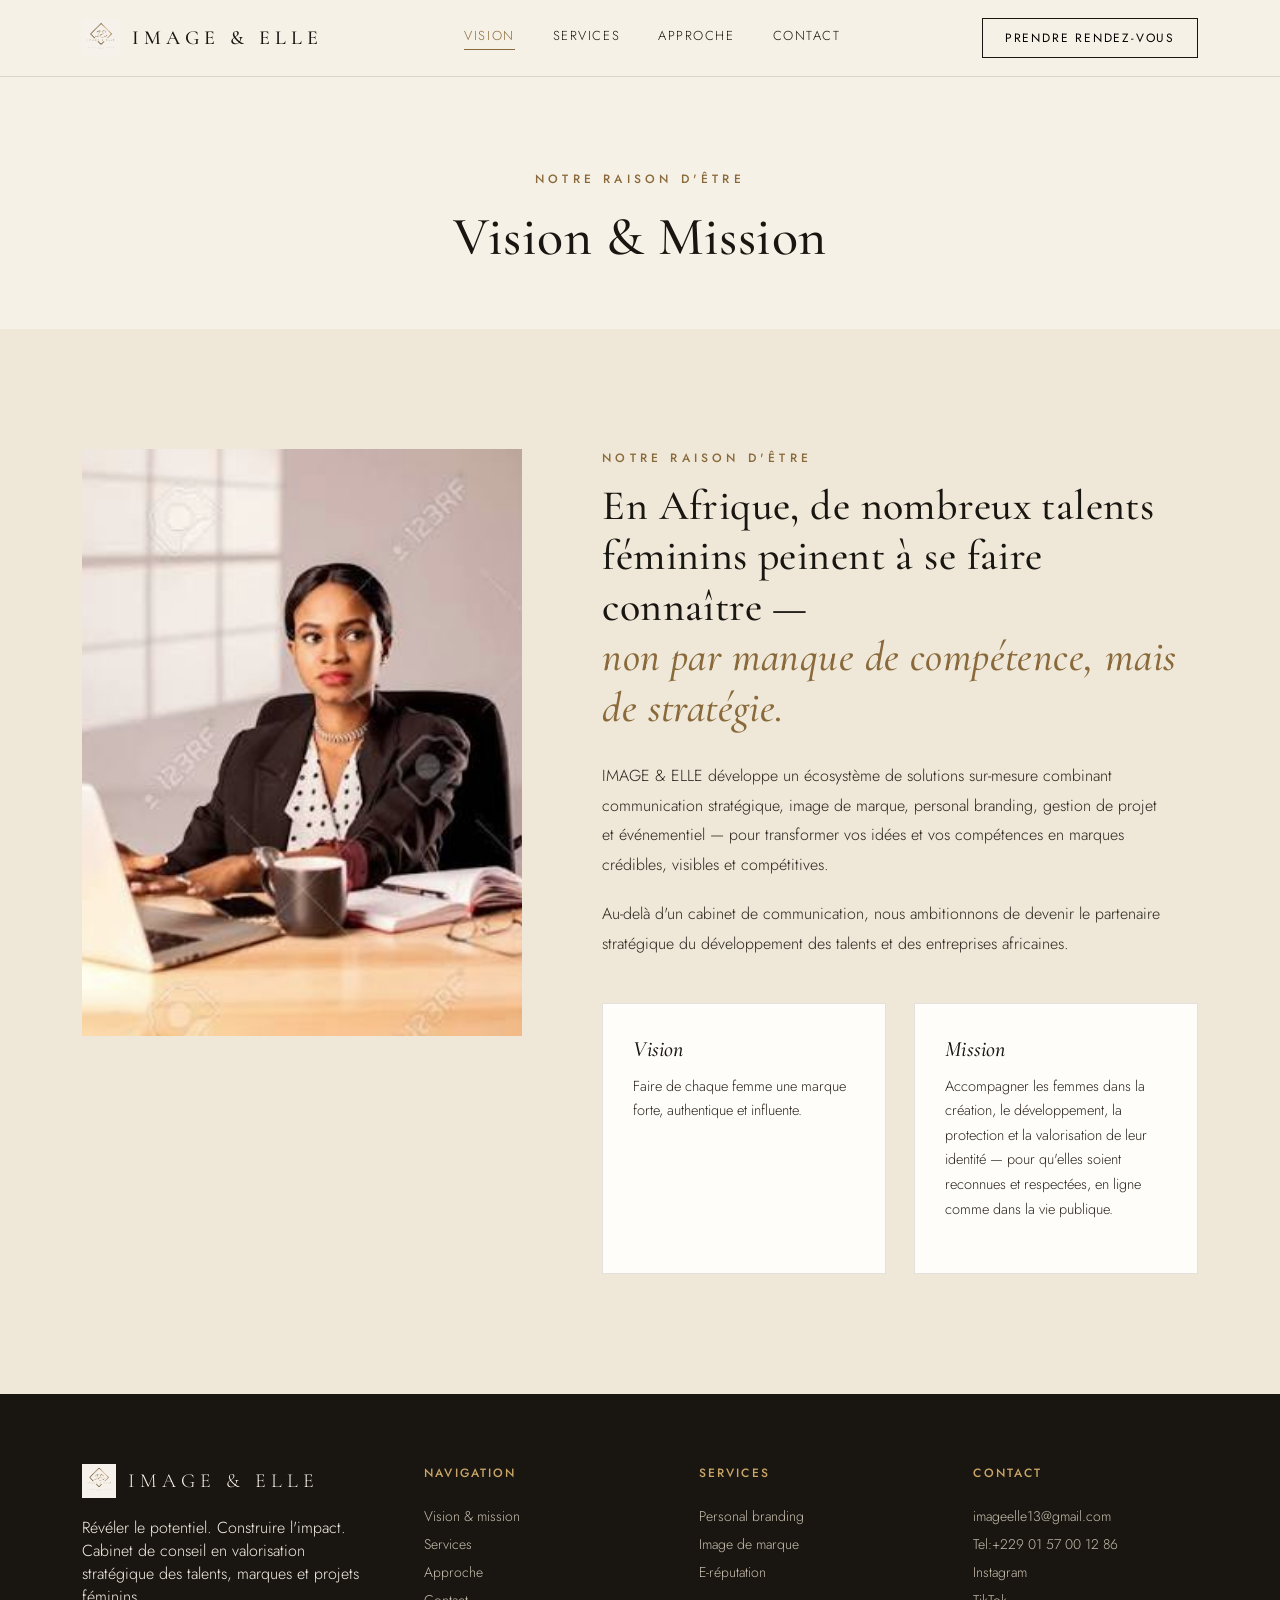
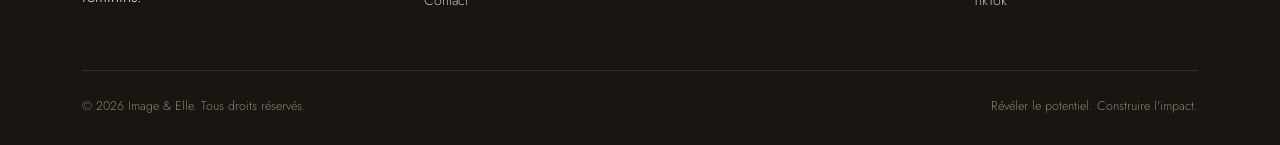
==== vision.html @ 4957b9ef "Add files via upload" ====
<!DOCTYPE html>
<html lang="fr">
<head>
<meta charset="UTF-8">
<meta name="viewport" content="width=device-width, initial-scale=1.0">
<title>IMAGE &amp; ELLE</title>
<link rel="preconnect" href="https://fonts.googleapis.com">
<link href="https://fonts.googleapis.com/css2?family=Cormorant+Garamond:ital,wght@0,300;0,400;0,500;0,600;1,400&family=Jost:wght@300;400;500;600&display=swap" rel="stylesheet">
<style>
  :root{
    --cream:#F6F1E7;
    --cream-2:#EFE8D9;
    --ink:#191510;
    --ink-soft:#2b241c;
    --gold-1:#C9A667;
    --gold-2:#8A6A3B;
    --gold-soft:#B99A63;
    --taupe:#8b7c66;
    --white:#FFFDF9;
    --line: rgba(25,21,16,0.12);
  }
  *{margin:0;padding:0;box-sizing:border-box;}
  html{scroll-behavior:smooth;}
  body{
    background:var(--cream);
    color:var(--ink);
    font-family:'Jost', sans-serif;
    font-weight:300;
    overflow-x:hidden;
  }
  h1,h2,h3,.serif{
    font-family:'Cormorant Garamond', serif;
    font-weight:500;
    letter-spacing:0.01em;
  }
  .eyebrow{
    font-family:'Jost',sans-serif;
    font-size:12px;
    letter-spacing:0.35em;
    text-transform:uppercase;
    color:var(--gold-2);
    font-weight:500;
  }
  a{color:inherit;text-decoration:none;}
  img{max-width:100%;display:block;}
  .wrap{max-width:1180px;margin:0 auto;padding:0 32px;}

  /* Diamond motif — the signature element echoing the IE monogram frame */
  .diamond{
    width:14px;height:14px;
    background:linear-gradient(135deg,var(--gold-1),var(--gold-2));
    transform:rotate(45deg);
    flex-shrink:0;
  }
  .diamond-outline{
    width:20px;height:20px;
    border:1.4px solid var(--gold-2);
    transform:rotate(45deg);
    flex-shrink:0;
  }

  /* NAV */
  header{
    position:fixed; top:0; left:0; right:0; z-index:100;
    background:rgba(246,241,231,0.85);
    backdrop-filter:blur(10px);
    border-bottom:1px solid var(--line);
  }
  nav{
    display:flex; align-items:center; justify-content:space-between;
    padding:18px 32px; max-width:1180px; margin:0 auto;
  }
  .brand{
    display:flex; align-items:center; gap:12px;
    font-family:'Cormorant Garamond',serif;
    font-size:20px; letter-spacing:0.25em; font-weight:500;
  }
  .brand img{height:38px;width:auto;}
  .nav-links{display:flex; gap:38px; font-size:13px; letter-spacing:0.12em; text-transform:uppercase;}
  .nav-links a{position:relative; padding-bottom:4px; transition:color .3s;}
  .nav-links a:hover{color:var(--gold-2);}
  .nav-cta{
    border:1px solid var(--ink); padding:10px 22px; font-size:12px;
    letter-spacing:0.15em; text-transform:uppercase; transition:all .35s;
  }
  .nav-cta:hover{background:var(--ink); color:var(--cream);}
  .menu-toggle{display:none; flex-direction:column; gap:5px; cursor:pointer; background:none; border:none;}
  .menu-toggle span{width:22px;height:1.5px;background:var(--ink);}

  /* HERO */
  .hero{
    min-height:100svh;
    display:flex; align-items:center; position:relative;
    padding:140px 0 80px;
    overflow:hidden;
  }
  .hero-diamond-bg{
    position:absolute; right:-160px; top:50%; transform:translateY(-50%) rotate(45deg);
    width:560px; height:560px;
    border:1.4px solid rgba(138,106,59,0.28);
    z-index:0;
  }
  .hero-diamond-bg::before{
    content:''; position:absolute; inset:40px;
    border:1.4px solid rgba(138,106,59,0.18);
  }
  .hero-inner{
    position:relative; z-index:2;
    display:grid; grid-template-columns:1.1fr 0.9fr; gap:60px; align-items:center;
  }
  .hero-eyebrow{display:flex; align-items:center; gap:14px; margin-bottom:26px;}
  .hero-eyebrow .rule{width:40px; height:1px; background:var(--gold-2);}
  .hero h1{
    font-size:clamp(40px, 5.4vw, 74px);
    line-height:1.08;
    font-weight:500;
    max-width:640px;
  }
  .hero h1 em{
    font-style:italic;
    background:linear-gradient(100deg,var(--gold-1),var(--gold-2));
    -webkit-background-clip:text; background-clip:text; color:transparent;
  }
  .hero p{
    margin-top:28px; font-size:17px; line-height:1.75; color:var(--ink-soft);
    max-width:480px; font-weight:300;
  }
  .hero-actions{display:flex; align-items:center; gap:28px; margin-top:42px;}
  .btn-primary{
    background:var(--ink); color:var(--cream);
    padding:16px 34px; font-size:12px; letter-spacing:0.18em; text-transform:uppercase;
    display:inline-flex; align-items:center; gap:10px;
    transition:all .4s ease;
  }
  .btn-primary:hover{background:var(--gold-2); color:var(--white); letter-spacing:0.24em;}
  .btn-ghost{
    font-size:12px; letter-spacing:0.15em; text-transform:uppercase;
    border-bottom:1px solid var(--ink); padding-bottom:4px; transition:.3s;
  }
  .btn-ghost:hover{border-color:var(--gold-2); color:var(--gold-2);}
  .hero-frame{
    position:relative;
  }
  .hero-frame .diamond-frame{
    position:absolute; inset:-18px;
    border:1.4px solid var(--gold-2);
    z-index:0;
  }
  .hero-frame img{
    position:relative; z-index:1;
    filter:grayscale(15%) contrast(1.02);
    aspect-ratio:4/5; object-fit:cover;
  }
  .hero-frame-tag{
    position:absolute; bottom:-22px; left:-22px; z-index:2;
    background:var(--white); padding:16px 22px;
    border:1px solid var(--line);
    font-family:'Cormorant Garamond',serif; font-size:15px; font-style:italic;
    display:flex; align-items:center; gap:10px;
  }

  section{padding:120px 0; position:relative;}
  .divider-row{display:flex; align-items:center; gap:16px; margin-bottom:22px;}
  .divider-line{flex:1; height:1px; background:var(--line);}

  /* ABOUT */
  .about{background:var(--cream-2);}
  .about-inner{display:grid; grid-template-columns:0.85fr 1.15fr; gap:80px; align-items:flex-start;}
  .about-img{position:relative;}
  .about-img img{aspect-ratio:3/4; object-fit:cover; filter:grayscale(10%);}
  .about-img::after{
    content:''; position:absolute; top:-24px; right:-24px;
    width:120px;height:120px; border:1.4px solid var(--gold-2);
    transform:rotate(45deg); z-index:-1;
  }
  .about-text h2{font-size:clamp(30px,3.4vw,42px); line-height:1.2; margin-bottom:28px;}
  .about-text p{font-size:16px; line-height:1.85; color:var(--ink-soft); margin-bottom:20px; max-width:560px;}
  .vm-grid{display:grid; grid-template-columns:1fr 1fr; gap:28px; margin-top:44px;}
  .vm-card{
    background:var(--white); padding:32px 30px; border:1px solid var(--line);
  }
  .vm-card .diamond{margin-bottom:16px;}
  .vm-card h3{font-size:22px; margin-bottom:12px; font-style:italic;}
  .vm-card p{font-size:14.5px; line-height:1.7; color:var(--ink-soft); font-weight:300;}

  /* SERVICES */
  .services-head{text-align:center; max-width:640px; margin:0 auto 70px;}
  .services-head h2{font-size:clamp(32px,3.6vw,46px); margin-top:18px;}
  .services-head p{margin-top:20px; color:var(--ink-soft); font-size:16px; line-height:1.8;}
  .services-grid{
    display:grid; grid-template-columns:repeat(4,1fr); gap:1px;
    background:var(--line); border:1px solid var(--line);
  }
  .service-card{
    background:var(--cream); padding:40px 30px; min-height:230px;
    display:flex; flex-direction:column; justify-content:space-between;
    transition:background .4s ease;
  }
  .service-card:hover{background:var(--white);}
  .service-card .diamond-outline{margin-bottom:20px;}
  .service-card h3{
    font-family:'Jost',sans-serif; font-weight:500; font-size:15.5px;
    letter-spacing:0.02em; line-height:1.4; text-transform:uppercase; margin-bottom:10px;
  }
  .service-card p{font-size:13.5px; color:var(--taupe); line-height:1.6;}

  /* APPROACH / dark */
  .approach{
    background:var(--ink); color:var(--cream);
  }
  .approach .wrap{
    display:grid; grid-template-columns:1fr 1fr; gap:80px; align-items:center;
  }
  .approach-img{position:relative;}
  .approach-img img{aspect-ratio:4/5; object-fit:cover; filter:grayscale(30%) brightness(0.95);}
  .approach-img .diamond-frame{
    position:absolute; inset:-18px; border:1.4px solid var(--gold-1); z-index:-1;
  }
  .approach-text .eyebrow{color:var(--gold-1);}
  .approach-text h2{
    font-size:clamp(30px,3.4vw,44px); line-height:1.2; margin:18px 0 30px; color:var(--cream);
  }
  .approach-text h2 em{
    font-style:italic; color:var(--gold-1);
  }
  .approach-list{margin-top:36px; display:flex; flex-direction:column; gap:22px;}
  .approach-item{display:flex; gap:18px; align-items:flex-start;}
  .approach-item .diamond{margin-top:6px;}
  .approach-item h4{font-family:'Jost'; font-weight:500; font-size:15px; letter-spacing:0.03em; margin-bottom:6px; text-transform:uppercase;}
  .approach-item p{font-size:14px; color:#c9c0b0; line-height:1.7; font-weight:300;}

  /* AUDIENCE */
  .audience{text-align:center;}
  .audience-head{max-width:600px; margin:0 auto 56px;}
  .audience-head h2{font-size:clamp(30px,3.4vw,44px); margin-top:18px;}
  .audience-tags{
    display:flex; flex-wrap:wrap; justify-content:center; gap:16px; max-width:820px; margin:0 auto;
  }
  .audience-tag{
    border:1px solid var(--line); padding:16px 30px;
    font-family:'Cormorant Garamond',serif; font-size:19px; font-style:italic;
    display:flex; align-items:center; gap:12px; background:var(--white);
  }

  /* CTA */
  .cta{
    background:linear-gradient(135deg, var(--gold-1), var(--gold-2));
    color:var(--white); text-align:center; padding:110px 0;
  }
  .cta .diamond-outline{border-color:rgba(255,255,255,0.6); margin:0 auto 30px;}
  .cta h2{font-size:clamp(32px,4.2vw,54px); color:var(--white); line-height:1.15; max-width:760px; margin:0 auto;}
  .cta p{margin-top:22px; font-size:16px; opacity:0.92; max-width:520px; margin-left:auto; margin-right:auto;}
  .cta-actions{margin-top:42px; display:flex; justify-content:center; gap:24px; flex-wrap:wrap;}
  .cta .btn-primary{background:var(--ink); color:var(--cream);}
  .cta .btn-primary:hover{background:var(--white); color:var(--ink);}
  .cta .btn-ghost{border-color:rgba(255,255,255,0.7); color:var(--white);}

  /* FOOTER */
  footer{background:var(--ink); color:var(--cream); padding:70px 0 30px;}
  .footer-top{
    display:grid; grid-template-columns:1.3fr 1fr 1fr 1fr; gap:50px;
    padding-bottom:56px; border-bottom:1px solid rgba(246,241,231,0.12);
  }
  .footer-brand{display:flex; align-items:center; gap:12px; font-family:'Cormorant Garamond',serif; font-size:20px; letter-spacing:0.25em; margin-bottom:18px;}
  .footer-brand img{height:34px;}
  .footer-col h4{font-size:12px; letter-spacing:0.18em; text-transform:uppercase; color:var(--gold-1); margin-bottom:20px; font-weight:500;}
  .footer-col p, .footer-col a{font-size:14px; color:#c9c0b0; line-height:2; font-weight:300; display:block;}
  .footer-col a:hover{color:var(--gold-1);}
  .footer-bottom{
    display:flex; justify-content:space-between; align-items:center; padding-top:26px;
    font-size:12.5px; color:#8a8172; flex-wrap:wrap; gap:12px;
  }

  /* RESPONSIVE */
  @media (max-width: 900px){
    .nav-links{
      display:flex;
      gap:18px;
      overflow-x:auto;
      font-size:11px;
    }
    .menu-toggle{display:none;}
    .hero-inner{grid-template-columns:1fr;}
    .hero-frame{order:-1; max-width:340px; margin:0 auto 20px;}
    .about-inner{grid-template-columns:1fr; gap:50px;}
    .vm-grid{grid-template-columns:1fr;}
    .services-grid{grid-template-columns:repeat(2,1fr);}
    .approach .wrap{grid-template-columns:1fr; gap:50px;}
    .approach-img{max-width:320px; margin:0 auto;}
    .footer-top{grid-template-columns:1fr 1fr; gap:36px;}
  }
  @media (max-width: 560px){
    .services-grid{grid-template-columns:1fr;}
    .hero-diamond-bg{display:none;}
    .footer-top{grid-template-columns:1fr;}
    .hero{padding-top:120px;}
    section{padding:80px 0;}
    .nav-links{ font-size:10.5px; gap:14px; }
    nav{ padding:14px 20px; }
  }

  @media (prefers-reduced-motion: reduce){
    html{scroll-behavior:auto;}
    *{transition:none !important;}
  }

  :focus-visible{outline:2px solid var(--gold-2); outline-offset:3px;}

.active-link{ color:var(--gold-2); border-bottom:1px solid var(--gold-2); padding-bottom:4px; }
.page-header{ padding:170px 0 60px; text-align:center; }
.page-header .eyebrow{ display:block; margin-bottom:16px; }
.page-header h1{ font-size:clamp(34px,4.4vw,54px); }
</style>
<link rel="icon" type="image/png" href="[data-uri]">
<link rel="stylesheet" href="booking.css">
</head>
<body>

<header>
  <nav>
    <a href="index.html" class="brand"><img src="[data-uri]" alt="Image & Elle"> IMAGE&nbsp;&amp;&nbsp;ELLE</a>
    <div class="nav-links">
      <a href="vision.html" class="active-link">Vision</a>
      <a href="services.html">Services</a>
      <a href="approche.html">Approche</a>
      <a href="contact.html">Contact</a>
    </div>
    <button type="button" class="nav-cta" onclick="openBookingModal()">Prendre rendez-vous</button>
  </nav>
</header>

<section class="page-header">
  <div class="wrap">
    <span class="eyebrow">Notre raison d'être</span>
    <h1>Vision &amp; Mission</h1>
  </div>
</section>
<section class="about" id="about">
  <div class="wrap about-inner">
    <div class="about-img">
      <img src="[data-uri]" alt="Femme entrepreneure au travail">
    </div>
    <div class="about-text">
      <div class="eyebrow">Notre raison d'être</div>
      <h2 style="margin-top:14px;">En Afrique, de nombreux talents féminins peinent à se faire connaître —<br><em style="font-style:italic;color:var(--gold-2);">non par manque de compétence, mais de stratégie.</em></h2>
      <p>IMAGE &amp; ELLE développe un écosystème de solutions sur-mesure combinant communication stratégique, image de marque, personal branding, gestion de projet et événementiel — pour transformer vos idées et vos compétences en marques crédibles, visibles et compétitives.</p>
      <p>Au-delà d'un cabinet de communication, nous ambitionnons de devenir le partenaire stratégique du développement des talents et des entreprises africaines.</p>

      <div class="vm-grid">
        <div class="vm-card">
          <span class="diamond"></span>
          <h3>Vision</h3>
          <p>Faire de chaque femme une marque forte, authentique et influente.</p>
        </div>
        <div class="vm-card">
          <span class="diamond"></span>
          <h3>Mission</h3>
          <p>Accompagner les femmes dans la création, le développement, la protection et la valorisation de leur identité — pour qu'elles soient reconnues et respectées, en ligne comme dans la vie publique.</p>
        </div>
      </div>
    </div>
  </div>
</section>

<footer>
  <div class="wrap">
    <div class="footer-top">
      <div>
        <div class="footer-brand"><img src="[data-uri]" alt="Image & Elle"> IMAGE&nbsp;&amp;&nbsp;ELLE</div>
        <p style="max-width:280px;">Révéler le potentiel. Construire l'impact.<br>Cabinet de conseil en valorisation stratégique des talents, marques et projets féminins.</p>
      </div>
      <div class="footer-col">
        <h4>Navigation</h4>
        <a href="vision.html">Vision &amp; mission</a>
        <a href="services.html">Services</a>
        <a href="approche.html">Approche</a>
        <a href="contact.html">Contact</a>
      </div>
      <div class="footer-col">
        <h4>Services</h4>
        <a href="services.html">Personal branding</a>
        <a href="services.html">Image de marque</a>
        <a href="services.html">E-réputation</a>
      </div>
      <div class="footer-col">
        <h4>Contact</h4>
        <!-- ATTENTION : recolle ici tes vrais liens (mail, tel, Instagram, TikTok) que tu avais déjà mis en place -->
        <a href="mailto:imageelle13@gmail.com">imageelle13@gmail.com</a>
        <a href="Tel:+229 01 57 00 12 86">Tel:+229 01 57 00 12 86</a>
        <a href="https://www.instagram.com/imageelle.agency" target="_blank" rel="noopener">Instagram</a>
        <a href="https://www.tiktok.com/@image_elle" target="_blank" rel="noopener">TikTok</a>
      </div>
    </div>
    <div class="footer-bottom">
      <span>© 2026 Image &amp; Elle. Tous droits réservés.</span>
      <span>Révéler le potentiel. Construire l'impact.</span>
    </div>
  </div>
</footer>

<script>
  // mobile nav toggle (placeholder for future multi-page expansion)
  const toggle = document.querySelector('.menu-toggle');
  if(toggle){
    toggle.addEventListener('click', ()=>{
      document.querySelector('.nav-links').classList.toggle('open');
    });
  }
</script>


<div class="booking-overlay" id="booking-modal-overlay" aria-hidden="true">
  <div class="booking-modal" role="dialog" aria-modal="true" aria-labelledby="booking-modal-title">
    <button type="button" class="booking-close" onclick="closeBookingModal()" aria-label="Fermer">&times;</button>
    <div class="booking-modal-head">
      <span class="diamond-outline" style="margin:0 auto 14px;"></span>
      <h3 id="booking-modal-title">Prendre rendez-vous</h3>
      <p>Remplissez ce formulaire, nous revenons vers vous rapidement.</p>
    </div>
    <form id="booking-form">
      <input type="hidden" name="access_key" value="989038ed-c244-47f4-abe5-995b53d123b6">
      <input type="hidden" name="subject" value="Nouvelle demande de rendez-vous - Image & Elle">
      <input type="hidden" name="from_name" value="Site Image & Elle">
      <div class="booking-row">
        <div class="booking-field">
          <label>Nom</label>
          <input type="text" name="nom" required>
        </div>
        <div class="booking-field">
          <label>Prénom</label>
          <input type="text" name="prenom" required>
        </div>
      </div>
      <div class="booking-field">
        <label>Votre e-mail</label>
        <input type="email" name="email" required>
      </div>
      <div class="booking-field">
        <label>Numéro de téléphone</label>
        <input type="tel" name="telephone" required>
      </div>
      <div class="booking-field">
        <label>Raison du rendez-vous</label>
        <textarea name="raison" rows="4" required></textarea>
      </div>
      <button type="submit" class="btn-primary booking-submit">Envoyer →</button>
      <p class="booking-status" id="booking-status"></p>
    </form>
  </div>
</div>

<script src="booking.js" defer></script>
</body>
</html>
---- booking.css ----
/* ===== BOOKING MODAL — Image & Elle ===== */
button.nav-cta{
  font-family:'Jost', sans-serif;
  background:none;
  appearance:none;
  -webkit-appearance:none;
  cursor:pointer;
}

.booking-overlay{
  position:fixed; inset:0; z-index:1000;
  background:rgba(25,21,16,0.65);
  backdrop-filter:blur(4px);
  display:flex; align-items:center; justify-content:center;
  padding:24px;
  opacity:0; visibility:hidden;
  transition:opacity .3s ease, visibility .3s ease;
}
.booking-overlay.open{ opacity:1; visibility:visible; }

.booking-modal{
  background:#FFFDF9;
  max-width:520px; width:100%;
  max-height:90vh; overflow-y:auto;
  padding:44px 40px 36px;
  position:relative;
  border:1px solid rgba(25,21,16,0.12);
  transform:translateY(16px);
  transition:transform .35s ease;
}
.booking-overlay.open .booking-modal{ transform:translateY(0); }

.booking-close{
  position:absolute; top:18px; right:18px;
  width:34px; height:34px;
  background:none; border:1px solid rgba(25,21,16,0.15);
  font-size:20px; line-height:1; color:#191510;
  cursor:pointer; font-family:'Jost',sans-serif;
  display:flex; align-items:center; justify-content:center;
  transition:all .3s;
}
.booking-close:hover{ background:#191510; color:#F6F1E7; border-color:#191510; }

.booking-modal-head{ text-align:center; margin-bottom:32px; }
.booking-modal-head h3{
  font-family:'Cormorant Garamond', serif; font-weight:500;
  font-size:30px; color:#191510; margin:4px 0 10px;
}
.booking-modal-head p{
  font-family:'Jost', sans-serif; font-weight:300; font-size:14px;
  color:#8b7c66; line-height:1.6;
}

#booking-form{ display:flex; flex-direction:column; gap:20px; }
.booking-row{ display:grid; grid-template-columns:1fr 1fr; gap:20px; }

.booking-field{ display:flex; flex-direction:column; gap:8px; }
.booking-field label{
  font-family:'Jost', sans-serif; font-size:11px; letter-spacing:0.14em;
  text-transform:uppercase; color:#8A6A3B; font-weight:500;
}
.booking-field input, .booking-field textarea{
  font-family:'Jost', sans-serif; font-size:15px; font-weight:300;
  color:#191510; background:transparent;
  border:none; border-bottom:1px solid rgba(25,21,16,0.2);
  padding:8px 2px; outline:none;
  transition:border-color .3s;
  resize:vertical;
}
.booking-field input:focus, .booking-field textarea:focus{
  border-bottom-color:#8A6A3B;
}
.booking-field textarea{ font-family:'Jost',sans-serif; }

.booking-submit{
  margin-top:8px; border:none; cursor:pointer;
  width:100%; justify-content:center;
  font-family:'Jost', sans-serif;
}
.booking-submit:disabled{ opacity:0.6; cursor:not-allowed; }

.booking-status{
  text-align:center; font-size:13.5px; font-family:'Jost',sans-serif;
  min-height:18px; margin:0;
}
.booking-status.success{ color:#4a7a4a; }
.booking-status.error{ color:#a94442; }

@media (max-width:560px){
  .booking-modal{ padding:36px 24px 28px; }
  .booking-row{ grid-template-columns:1fr; gap:16px; }
}
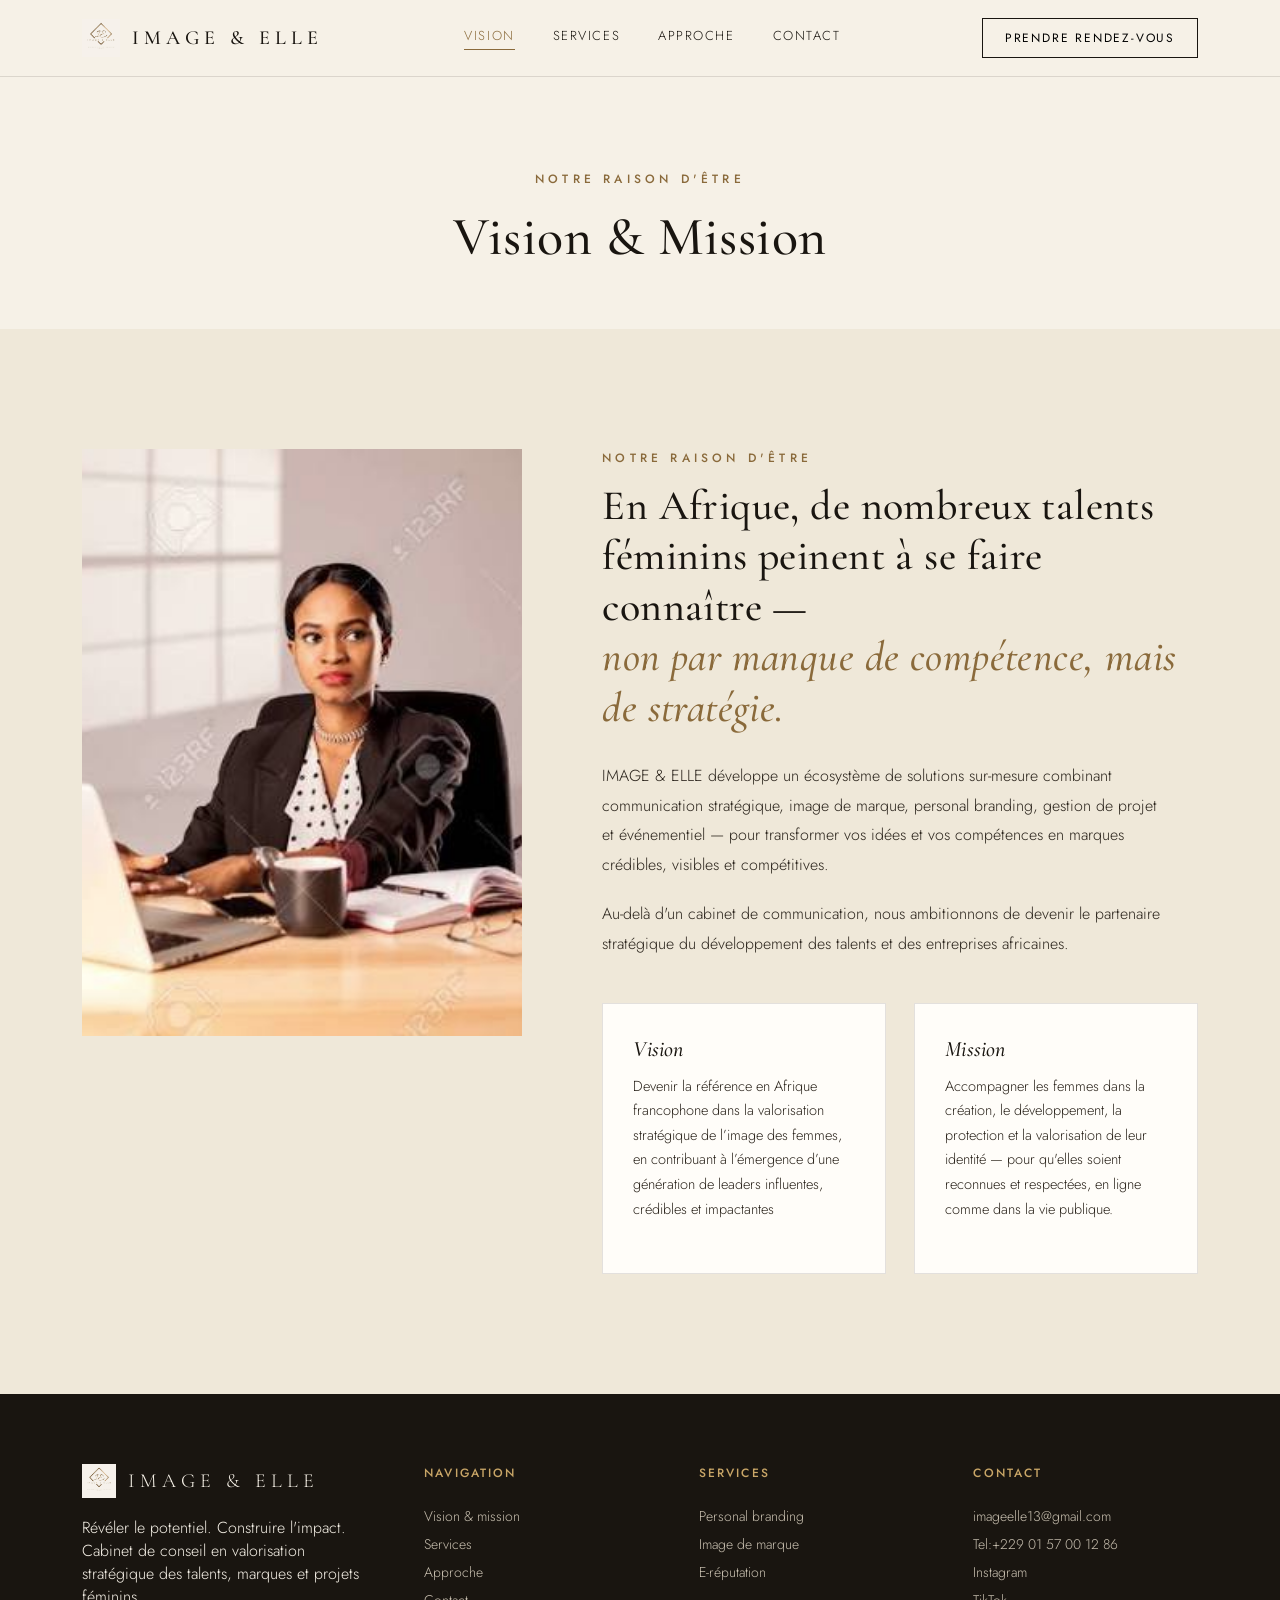
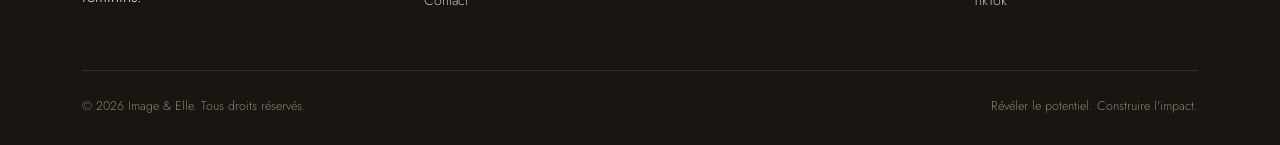
==== commit 22d633be: "Update vision.html" ====
--- a/vision.html
+++ b/vision.html
@@ -350,7 +350,7 @@
         <div class="vm-card">
           <span class="diamond"></span>
           <h3>Vision</h3>
-          <p>Faire de chaque femme une marque forte, authentique et influente.</p>
+          <p>Devenir la référence en Afrique francophone dans la valorisation stratégique de l’image des femmes, en contribuant à l’émergence d’une génération de leaders influentes, crédibles et impactantes</p>
         </div>
         <div class="vm-card">
           <span class="diamond"></span>
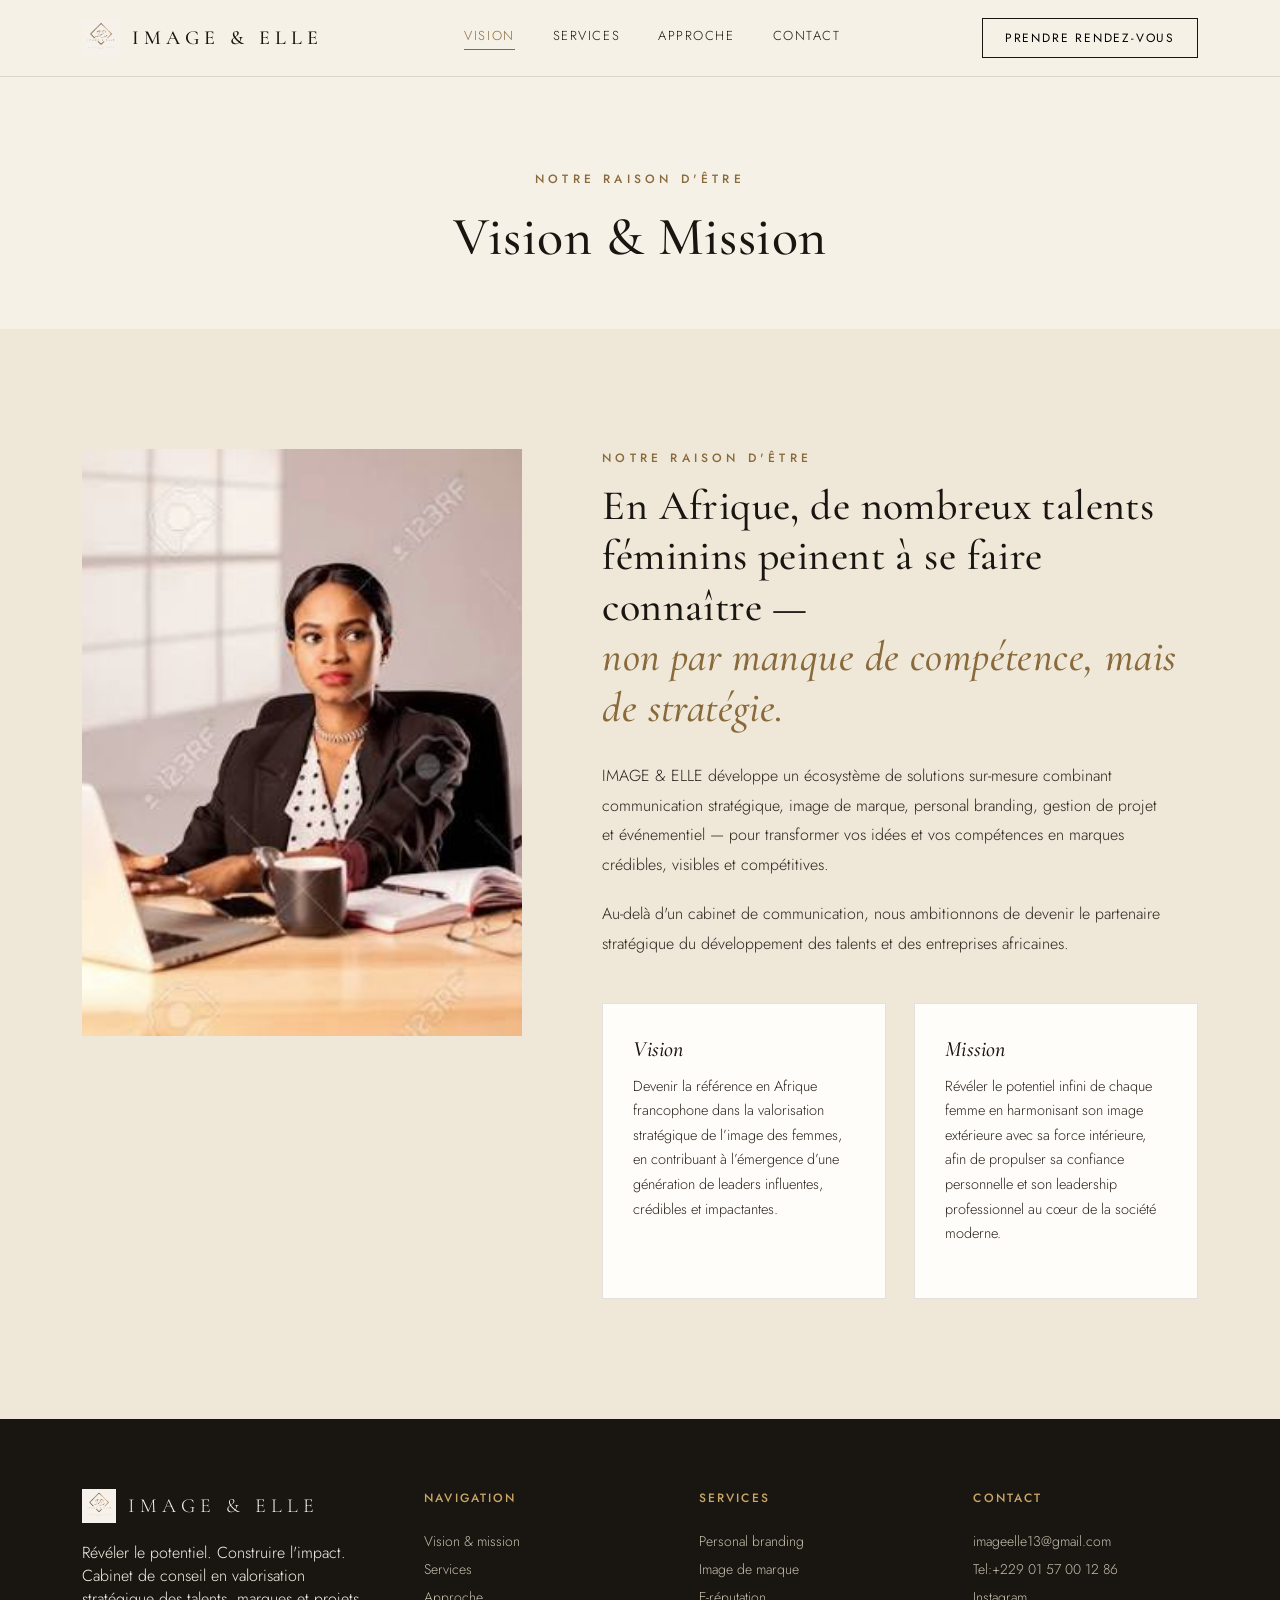
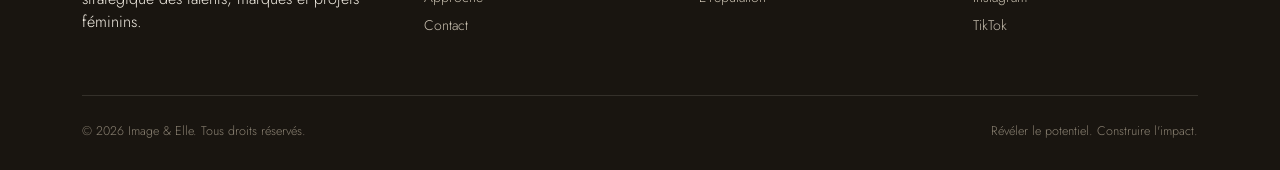
==== commit a717c8da: "Update vision.html" ====
--- a/vision.html
+++ b/vision.html
@@ -350,12 +350,12 @@
         <div class="vm-card">
           <span class="diamond"></span>
           <h3>Vision</h3>
-          <p>Devenir la référence en Afrique francophone dans la valorisation stratégique de l’image des femmes, en contribuant à l’émergence d’une génération de leaders influentes, crédibles et impactantes</p>
+          <p>Devenir la référence en Afrique francophone dans la valorisation stratégique de l’image des femmes, en contribuant à l’émergence d’une génération de leaders influentes, crédibles et impactantes.</p>
         </div>
         <div class="vm-card">
           <span class="diamond"></span>
           <h3>Mission</h3>
-          <p>Accompagner les femmes dans la création, le développement, la protection et la valorisation de leur identité — pour qu'elles soient reconnues et respectées, en ligne comme dans la vie publique.</p>
+          <p>Révéler le potentiel infini de chaque femme en harmonisant son image extérieure avec sa force intérieure, afin de propulser sa confiance personnelle et son leadership professionnel au cœur de la société moderne.</p>
         </div>
       </div>
     </div>
